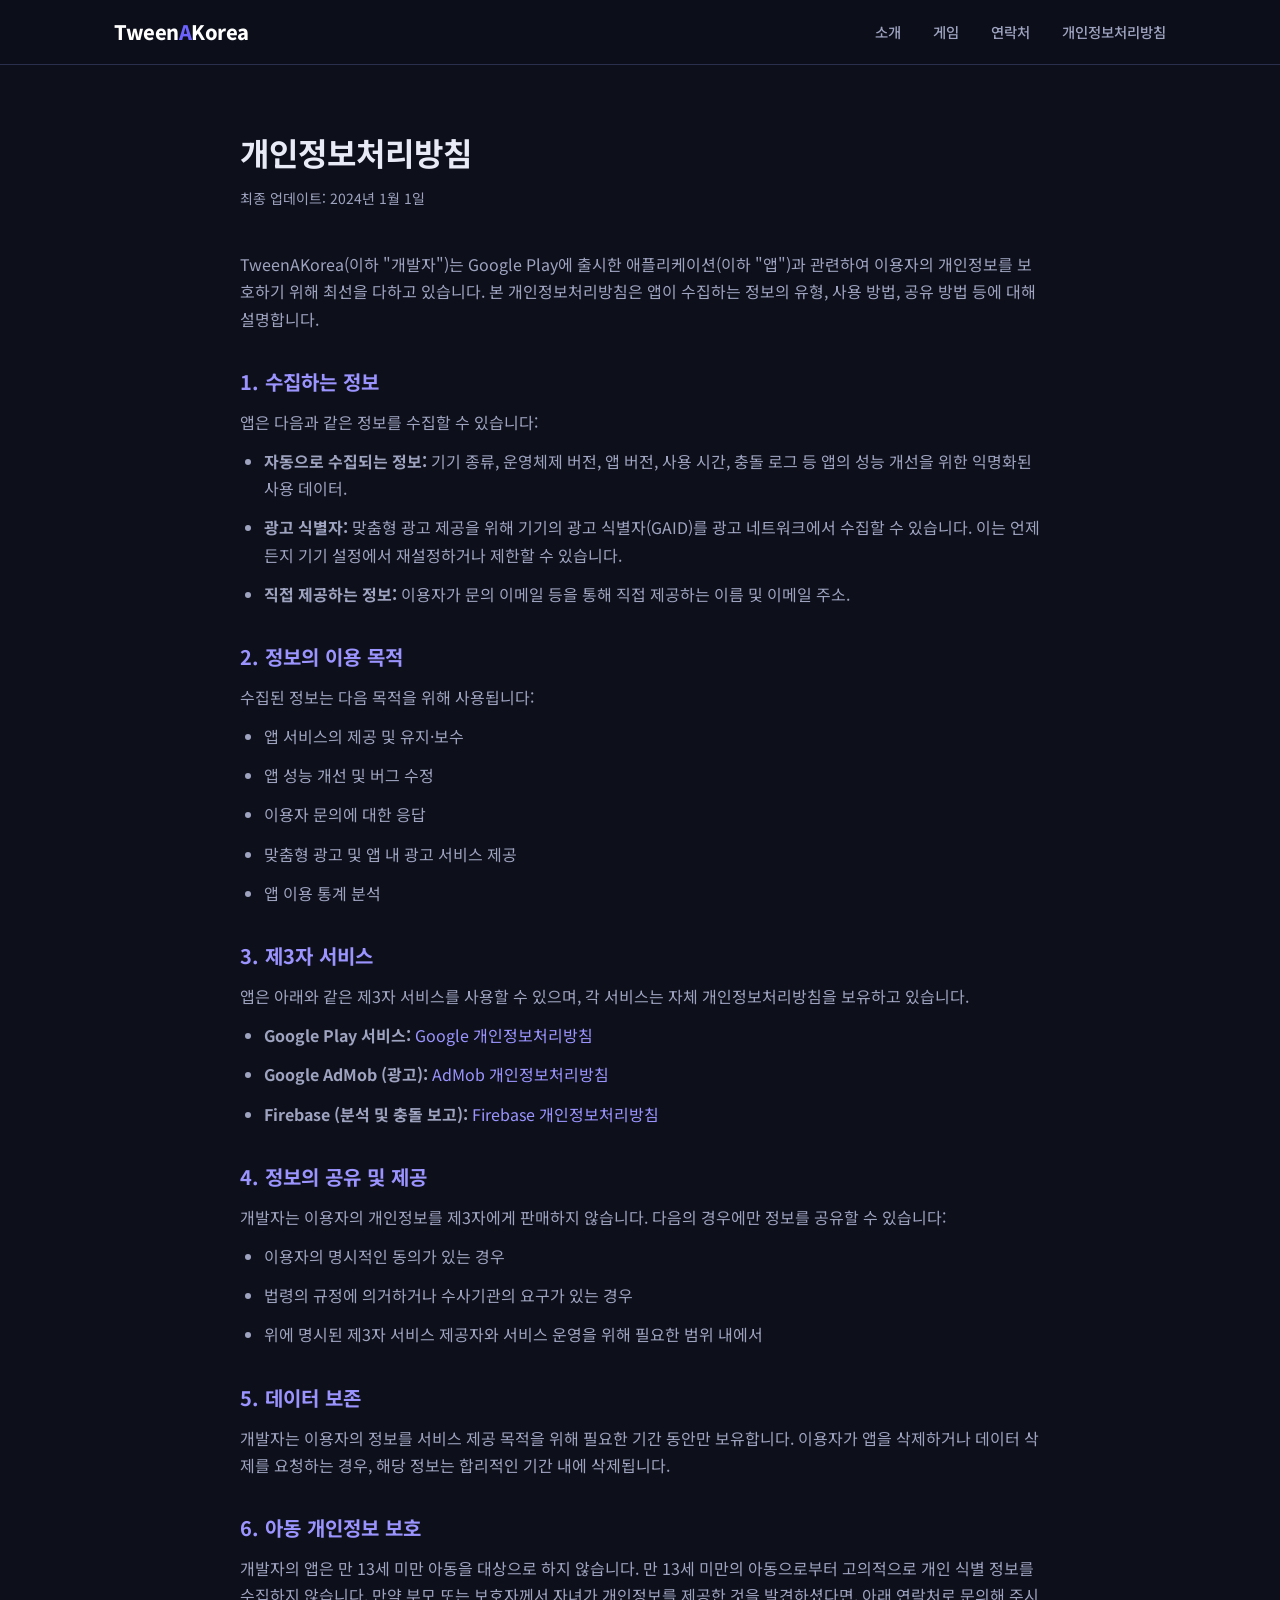
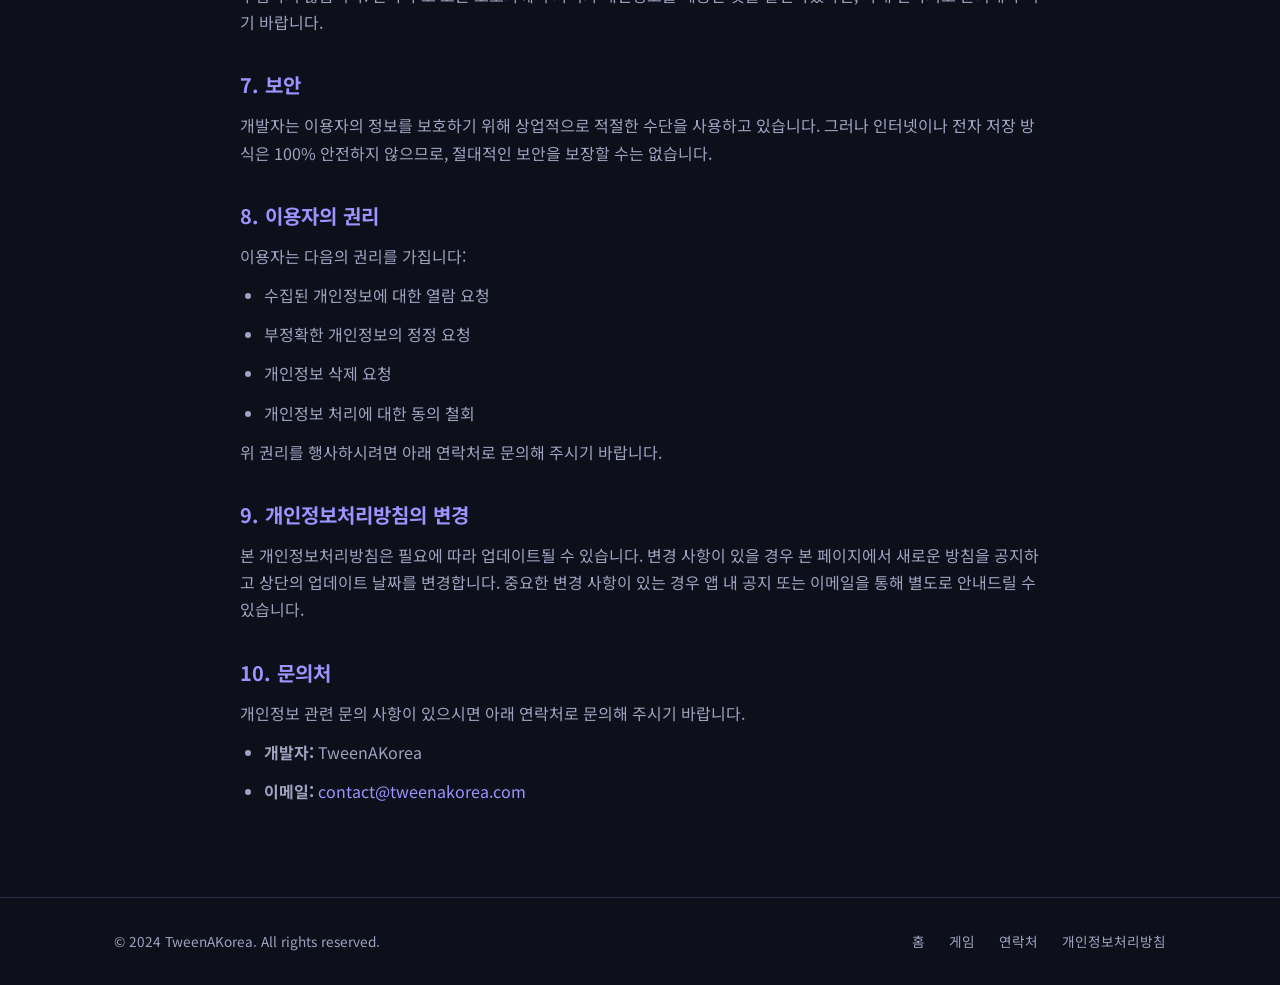
==== privacy-policy.html @ 375de0e4 "Add game developer homepage with privacy policy Agent-Logs-Url: https://github.com/TweenAKorea/home/" ====
<!DOCTYPE html>
<html lang="ko">
<head>
  <meta charset="UTF-8" />
  <meta name="viewport" content="width=device-width, initial-scale=1.0" />
  <title>개인정보처리방침 — TweenAKorea</title>
  <meta name="description" content="TweenAKorea 게임 앱의 개인정보처리방침입니다." />
  <link rel="preconnect" href="https://fonts.googleapis.com" />
  <link rel="preconnect" href="https://fonts.gstatic.com" crossorigin />
  <link href="https://fonts.googleapis.com/css2?family=Noto+Sans+KR:wght@400;500;600;700;800&display=swap" rel="stylesheet" />
  <link rel="stylesheet" href="style.css" />
  <link rel="icon" href="data:image/svg+xml,<svg xmlns='http://www.w3.org/2000/svg' viewBox='0 0 100 100'><text y='.9em' font-size='90'>🎮</text></svg>" />
</head>
<body>

  <!-- ── Navigation ─────────────────────────────────────── -->
  <header>
    <nav class="nav container">
      <a href="/" class="nav-logo">Tween<span>A</span>Korea</a>
      <ul class="nav-links">
        <li><a href="/#about">소개</a></li>
        <li><a href="/#games">게임</a></li>
        <li><a href="/#contact">연락처</a></li>
        <li><a href="privacy-policy.html">개인정보처리방침</a></li>
      </ul>
    </nav>
  </header>

  <!-- ── Privacy Policy Content ─────────────────────────── -->
  <main class="container">
    <div class="policy-page">
      <h1>개인정보처리방침</h1>
      <p class="updated">최종 업데이트: 2024년 1월 1일</p>

      <p>
        TweenAKorea(이하 "개발자")는 Google Play에 출시한 애플리케이션(이하 "앱")과 관련하여
        이용자의 개인정보를 보호하기 위해 최선을 다하고 있습니다.
        본 개인정보처리방침은 앱이 수집하는 정보의 유형, 사용 방법, 공유 방법 등에 대해 설명합니다.
      </p>

      <h2>1. 수집하는 정보</h2>
      <p>앱은 다음과 같은 정보를 수집할 수 있습니다:</p>
      <ul>
        <li>
          <strong>자동으로 수집되는 정보:</strong> 기기 종류, 운영체제 버전, 앱 버전,
          사용 시간, 충돌 로그 등 앱의 성능 개선을 위한 익명화된 사용 데이터.
        </li>
        <li>
          <strong>광고 식별자:</strong> 맞춤형 광고 제공을 위해 기기의 광고 식별자(GAID)를
          광고 네트워크에서 수집할 수 있습니다. 이는 언제든지 기기 설정에서 재설정하거나
          제한할 수 있습니다.
        </li>
        <li>
          <strong>직접 제공하는 정보:</strong> 이용자가 문의 이메일 등을 통해 직접 제공하는
          이름 및 이메일 주소.
        </li>
      </ul>

      <h2>2. 정보의 이용 목적</h2>
      <p>수집된 정보는 다음 목적을 위해 사용됩니다:</p>
      <ul>
        <li>앱 서비스의 제공 및 유지·보수</li>
        <li>앱 성능 개선 및 버그 수정</li>
        <li>이용자 문의에 대한 응답</li>
        <li>맞춤형 광고 및 앱 내 광고 서비스 제공</li>
        <li>앱 이용 통계 분석</li>
      </ul>

      <h2>3. 제3자 서비스</h2>
      <p>
        앱은 아래와 같은 제3자 서비스를 사용할 수 있으며, 각 서비스는 자체 개인정보처리방침을
        보유하고 있습니다.
      </p>
      <ul>
        <li>
          <strong>Google Play 서비스:</strong>
          <a href="https://policies.google.com/privacy" target="_blank" rel="noopener noreferrer">
            Google 개인정보처리방침
          </a>
        </li>
        <li>
          <strong>Google AdMob (광고):</strong>
          <a href="https://support.google.com/admob/answer/6128543" target="_blank" rel="noopener noreferrer">
            AdMob 개인정보처리방침
          </a>
        </li>
        <li>
          <strong>Firebase (분석 및 충돌 보고):</strong>
          <a href="https://firebase.google.com/support/privacy" target="_blank" rel="noopener noreferrer">
            Firebase 개인정보처리방침
          </a>
        </li>
      </ul>

      <h2>4. 정보의 공유 및 제공</h2>
      <p>
        개발자는 이용자의 개인정보를 제3자에게 판매하지 않습니다.
        다음의 경우에만 정보를 공유할 수 있습니다:
      </p>
      <ul>
        <li>이용자의 명시적인 동의가 있는 경우</li>
        <li>법령의 규정에 의거하거나 수사기관의 요구가 있는 경우</li>
        <li>위에 명시된 제3자 서비스 제공자와 서비스 운영을 위해 필요한 범위 내에서</li>
      </ul>

      <h2>5. 데이터 보존</h2>
      <p>
        개발자는 이용자의 정보를 서비스 제공 목적을 위해 필요한 기간 동안만 보유합니다.
        이용자가 앱을 삭제하거나 데이터 삭제를 요청하는 경우, 해당 정보는
        합리적인 기간 내에 삭제됩니다.
      </p>

      <h2>6. 아동 개인정보 보호</h2>
      <p>
        개발자의 앱은 만 13세 미만 아동을 대상으로 하지 않습니다.
        만 13세 미만의 아동으로부터 고의적으로 개인 식별 정보를 수집하지 않습니다.
        만약 부모 또는 보호자께서 자녀가 개인정보를 제공한 것을 발견하셨다면,
        아래 연락처로 문의해 주시기 바랍니다.
      </p>

      <h2>7. 보안</h2>
      <p>
        개발자는 이용자의 정보를 보호하기 위해 상업적으로 적절한 수단을 사용하고 있습니다.
        그러나 인터넷이나 전자 저장 방식은 100% 안전하지 않으므로,
        절대적인 보안을 보장할 수는 없습니다.
      </p>

      <h2>8. 이용자의 권리</h2>
      <p>이용자는 다음의 권리를 가집니다:</p>
      <ul>
        <li>수집된 개인정보에 대한 열람 요청</li>
        <li>부정확한 개인정보의 정정 요청</li>
        <li>개인정보 삭제 요청</li>
        <li>개인정보 처리에 대한 동의 철회</li>
      </ul>
      <p>
        위 권리를 행사하시려면 아래 연락처로 문의해 주시기 바랍니다.
      </p>

      <h2>9. 개인정보처리방침의 변경</h2>
      <p>
        본 개인정보처리방침은 필요에 따라 업데이트될 수 있습니다.
        변경 사항이 있을 경우 본 페이지에서 새로운 방침을 공지하고 상단의 업데이트 날짜를 변경합니다.
        중요한 변경 사항이 있는 경우 앱 내 공지 또는 이메일을 통해 별도로 안내드릴 수 있습니다.
      </p>

      <h2>10. 문의처</h2>
      <p>
        개인정보 관련 문의 사항이 있으시면 아래 연락처로 문의해 주시기 바랍니다.
      </p>
      <ul>
        <li><strong>개발자:</strong> TweenAKorea</li>
        <li>
          <strong>이메일:</strong>
          <a href="mailto:contact@tweenakorea.com">contact@tweenakorea.com</a>
        </li>
      </ul>
    </div>
  </main>

  <!-- ── Footer ─────────────────────────────────────────── -->
  <footer>
    <div class="container footer-inner">
      <span class="footer-copy">© 2024 TweenAKorea. All rights reserved.</span>
      <nav class="footer-nav" aria-label="Footer navigation">
        <a href="/">홈</a>
        <a href="/#games">게임</a>
        <a href="/#contact">연락처</a>
        <a href="privacy-policy.html">개인정보처리방침</a>
      </nav>
    </div>
  </footer>

</body>
</html>
---- style.css ----
/* ============================================================
   TweenAKorea — Game Developer Portfolio
   ============================================================ */

@import url('https://fonts.googleapis.com/css2?family=Noto+Sans+KR:wght@400;500;600;700;800&display=swap');

:root {
  --color-bg: #0d0f1a;
  --color-surface: #161929;
  --color-surface2: #1e2238;
  --color-primary: #6c63ff;
  --color-primary-light: #9b94ff;
  --color-accent: #ff6584;
  --color-text: #e8eaf6;
  --color-text-muted: #9ea3c0;
  --color-border: #2a2f4e;
  --font-heading: 'Noto Sans KR', 'Apple SD Gothic Neo', 'Malgun Gothic', sans-serif;
  --font-body: 'Noto Sans KR', 'Apple SD Gothic Neo', 'Malgun Gothic', sans-serif;
  --radius: 12px;
  --shadow: 0 4px 24px rgba(0, 0, 0, 0.4);
}

*, *::before, *::after {
  box-sizing: border-box;
  margin: 0;
  padding: 0;
}

html {
  scroll-behavior: smooth;
}

body {
  background-color: var(--color-bg);
  color: var(--color-text);
  font-family: var(--font-body);
  font-size: 16px;
  line-height: 1.7;
}

a {
  color: var(--color-primary-light);
  text-decoration: none;
}

a:hover {
  color: #fff;
  text-decoration: underline;
}

img {
  max-width: 100%;
  display: block;
}

/* ── Utility ─────────────────────────────────────────────── */

.container {
  max-width: 1100px;
  margin: 0 auto;
  padding: 0 24px;
}

.tag {
  display: inline-block;
  font-size: 0.75rem;
  font-weight: 600;
  letter-spacing: 0.08em;
  text-transform: uppercase;
  padding: 3px 10px;
  border-radius: 20px;
  border: 1px solid var(--color-primary);
  color: var(--color-primary-light);
  margin-bottom: 12px;
}

.btn {
  display: inline-block;
  padding: 12px 28px;
  border-radius: var(--radius);
  font-size: 0.95rem;
  font-weight: 600;
  cursor: pointer;
  transition: transform 0.15s ease, box-shadow 0.15s ease;
}

.btn:hover {
  transform: translateY(-2px);
  text-decoration: none;
  box-shadow: 0 8px 24px rgba(108, 99, 255, 0.35);
}

.btn-primary {
  background: var(--color-primary);
  color: #fff;
}

.btn-outline {
  border: 2px solid var(--color-primary);
  color: var(--color-primary-light);
  background: transparent;
}

.section-title {
  font-size: 2rem;
  font-weight: 700;
  margin-bottom: 8px;
}

.section-sub {
  color: var(--color-text-muted);
  margin-bottom: 48px;
}

/* ── Header / Nav ────────────────────────────────────────── */

header {
  position: sticky;
  top: 0;
  z-index: 100;
  background: rgba(13, 15, 26, 0.85);
  backdrop-filter: blur(12px);
  border-bottom: 1px solid var(--color-border);
}

.nav {
  display: flex;
  align-items: center;
  justify-content: space-between;
  height: 64px;
}

.nav-logo {
  font-size: 1.25rem;
  font-weight: 800;
  color: #fff;
  letter-spacing: -0.5px;
}

.nav-logo span {
  color: var(--color-primary);
}

.nav-links {
  list-style: none;
  display: flex;
  gap: 32px;
}

.nav-links a {
  color: var(--color-text-muted);
  font-size: 0.9rem;
  font-weight: 500;
  transition: color 0.15s;
}

.nav-links a:hover {
  color: #fff;
  text-decoration: none;
}

/* ── Hero ────────────────────────────────────────────────── */

.hero {
  padding: 100px 0 80px;
  text-align: center;
  position: relative;
  overflow: hidden;
}

.hero::before {
  content: '';
  position: absolute;
  top: -200px;
  left: 50%;
  transform: translateX(-50%);
  width: 700px;
  height: 700px;
  background: radial-gradient(ellipse at center, rgba(108, 99, 255, 0.18) 0%, transparent 70%);
  pointer-events: none;
}

.hero-emoji {
  font-size: 4rem;
  margin-bottom: 20px;
  animation: float 3s ease-in-out infinite;
}

@keyframes float {
  0%, 100% { transform: translateY(0); }
  50%       { transform: translateY(-10px); }
}

.hero h1 {
  font-size: clamp(2.4rem, 5vw, 3.6rem);
  font-weight: 800;
  line-height: 1.2;
  margin-bottom: 20px;
  letter-spacing: -1px;
}

.hero h1 .highlight {
  color: var(--color-primary-light);
}

.hero p {
  font-size: 1.15rem;
  color: var(--color-text-muted);
  max-width: 560px;
  margin: 0 auto 36px;
}

.hero-buttons {
  display: flex;
  gap: 16px;
  justify-content: center;
  flex-wrap: wrap;
}

/* ── About ───────────────────────────────────────────────── */

.about {
  padding: 80px 0;
  background: var(--color-surface);
  border-top: 1px solid var(--color-border);
  border-bottom: 1px solid var(--color-border);
}

.about-grid {
  display: grid;
  grid-template-columns: 1fr 1fr;
  gap: 48px;
  align-items: center;
}

.about-icon {
  font-size: 6rem;
  text-align: center;
}

.about-text h2 {
  font-size: 1.9rem;
  font-weight: 700;
  margin-bottom: 16px;
}

.about-text p {
  color: var(--color-text-muted);
  margin-bottom: 16px;
}

.skills {
  display: flex;
  flex-wrap: wrap;
  gap: 8px;
  margin-top: 20px;
}

.skill-chip {
  background: var(--color-surface2);
  border: 1px solid var(--color-border);
  border-radius: 20px;
  padding: 4px 14px;
  font-size: 0.82rem;
  color: var(--color-text-muted);
}

/* ── Games ───────────────────────────────────────────────── */

.games {
  padding: 80px 0;
}

.games-grid {
  display: grid;
  grid-template-columns: repeat(auto-fill, minmax(300px, 1fr));
  gap: 24px;
}

.game-card {
  background: var(--color-surface);
  border: 1px solid var(--color-border);
  border-radius: var(--radius);
  overflow: hidden;
  transition: transform 0.2s ease, box-shadow 0.2s ease;
}

.game-card:hover {
  transform: translateY(-6px);
  box-shadow: var(--shadow);
}

.game-thumb {
  width: 100%;
  height: 180px;
  display: flex;
  align-items: center;
  justify-content: center;
  font-size: 5rem;
  background: var(--color-surface2);
}

.game-info {
  padding: 20px;
}

.game-info h3 {
  font-size: 1.1rem;
  font-weight: 700;
  margin-bottom: 6px;
}

.game-info p {
  font-size: 0.875rem;
  color: var(--color-text-muted);
  margin-bottom: 14px;
}

.game-badges {
  display: flex;
  flex-wrap: wrap;
  gap: 6px;
  margin-bottom: 14px;
}

.badge {
  background: var(--color-surface2);
  border-radius: 6px;
  padding: 2px 10px;
  font-size: 0.75rem;
  color: var(--color-text-muted);
}

.game-link {
  display: inline-flex;
  align-items: center;
  gap: 6px;
  font-size: 0.85rem;
  font-weight: 600;
  color: var(--color-primary-light);
}

.game-link svg {
  width: 16px;
  height: 16px;
}

/* ── Contact ─────────────────────────────────────────────── */

.contact {
  padding: 80px 0;
  background: var(--color-surface);
  border-top: 1px solid var(--color-border);
}

.contact-box {
  max-width: 620px;
  margin: 0 auto;
  text-align: center;
}

.contact-box h2 {
  font-size: 1.9rem;
  font-weight: 700;
  margin-bottom: 12px;
}

.contact-box p {
  color: var(--color-text-muted);
  margin-bottom: 32px;
}

.contact-email {
  display: inline-block;
  font-size: 1.1rem;
  font-weight: 600;
  color: var(--color-primary-light);
  background: var(--color-surface2);
  border: 1px solid var(--color-border);
  border-radius: var(--radius);
  padding: 14px 28px;
  margin-bottom: 24px;
  letter-spacing: 0.01em;
}

.contact-email:hover {
  text-decoration: none;
  background: var(--color-primary);
  color: #fff;
}

.contact-links {
  display: flex;
  gap: 16px;
  justify-content: center;
  flex-wrap: wrap;
}

/* ── Footer ──────────────────────────────────────────────── */

footer {
  background: var(--color-bg);
  border-top: 1px solid var(--color-border);
  padding: 32px 0;
}

.footer-inner {
  display: flex;
  align-items: center;
  justify-content: space-between;
  flex-wrap: wrap;
  gap: 16px;
}

.footer-copy {
  font-size: 0.85rem;
  color: var(--color-text-muted);
}

.footer-nav {
  display: flex;
  gap: 24px;
}

.footer-nav a {
  font-size: 0.85rem;
  color: var(--color-text-muted);
}

.footer-nav a:hover {
  color: #fff;
  text-decoration: none;
}

/* ── Privacy Policy page ─────────────────────────────────── */

.policy-page {
  padding: 60px 0 80px;
  max-width: 800px;
  margin: 0 auto;
}

.policy-page h1 {
  font-size: 2rem;
  font-weight: 700;
  margin-bottom: 8px;
}

.policy-page .updated {
  color: var(--color-text-muted);
  font-size: 0.875rem;
  margin-bottom: 40px;
}

.policy-page h2 {
  font-size: 1.25rem;
  font-weight: 700;
  margin: 32px 0 10px;
  color: var(--color-primary-light);
}

.policy-page p,
.policy-page li {
  color: var(--color-text-muted);
  margin-bottom: 12px;
}

.policy-page ul {
  padding-left: 24px;
}

.policy-page a {
  color: var(--color-primary-light);
}

/* ── Responsive ──────────────────────────────────────────── */

@media (max-width: 768px) {
  .about-grid {
    grid-template-columns: 1fr;
  }

  .about-icon {
    font-size: 4rem;
  }

  .nav-links {
    display: none;
  }

  .hero {
    padding: 60px 0 50px;
  }

  .footer-inner {
    flex-direction: column;
    text-align: center;
  }
}
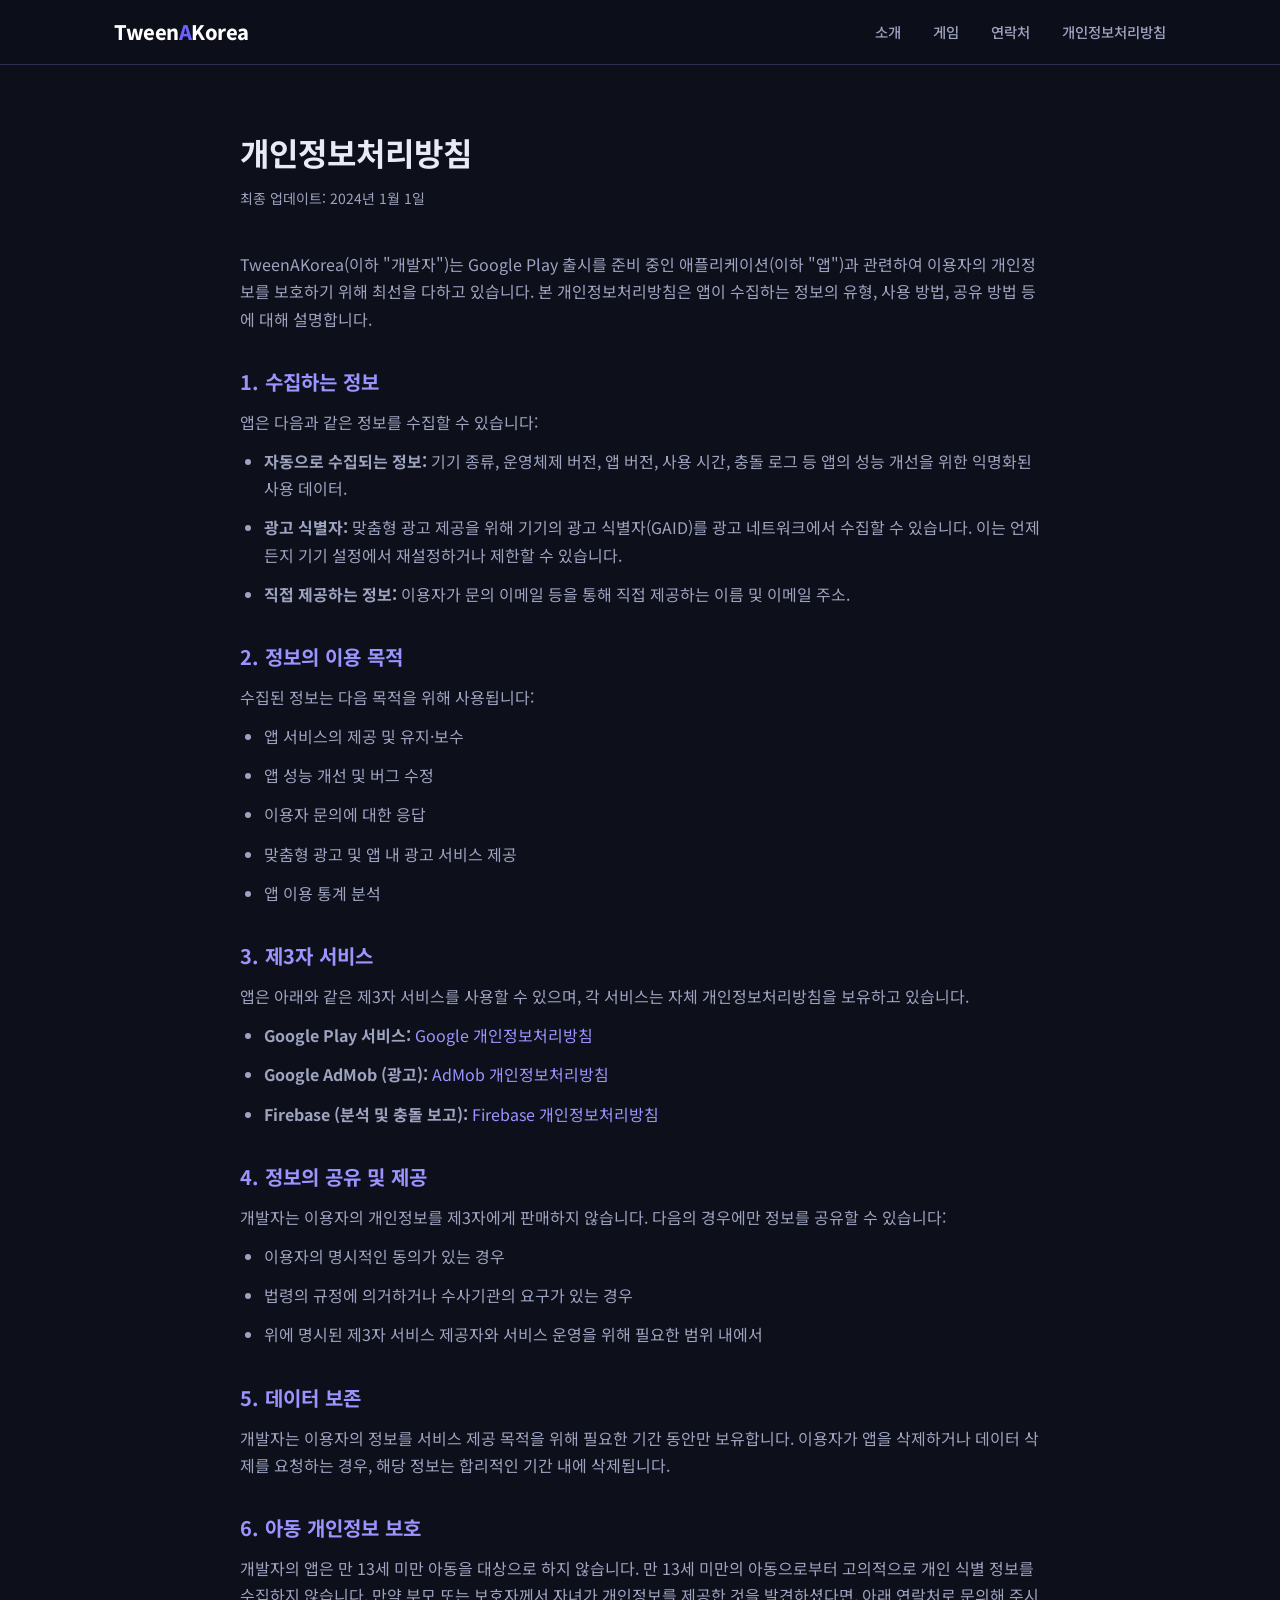
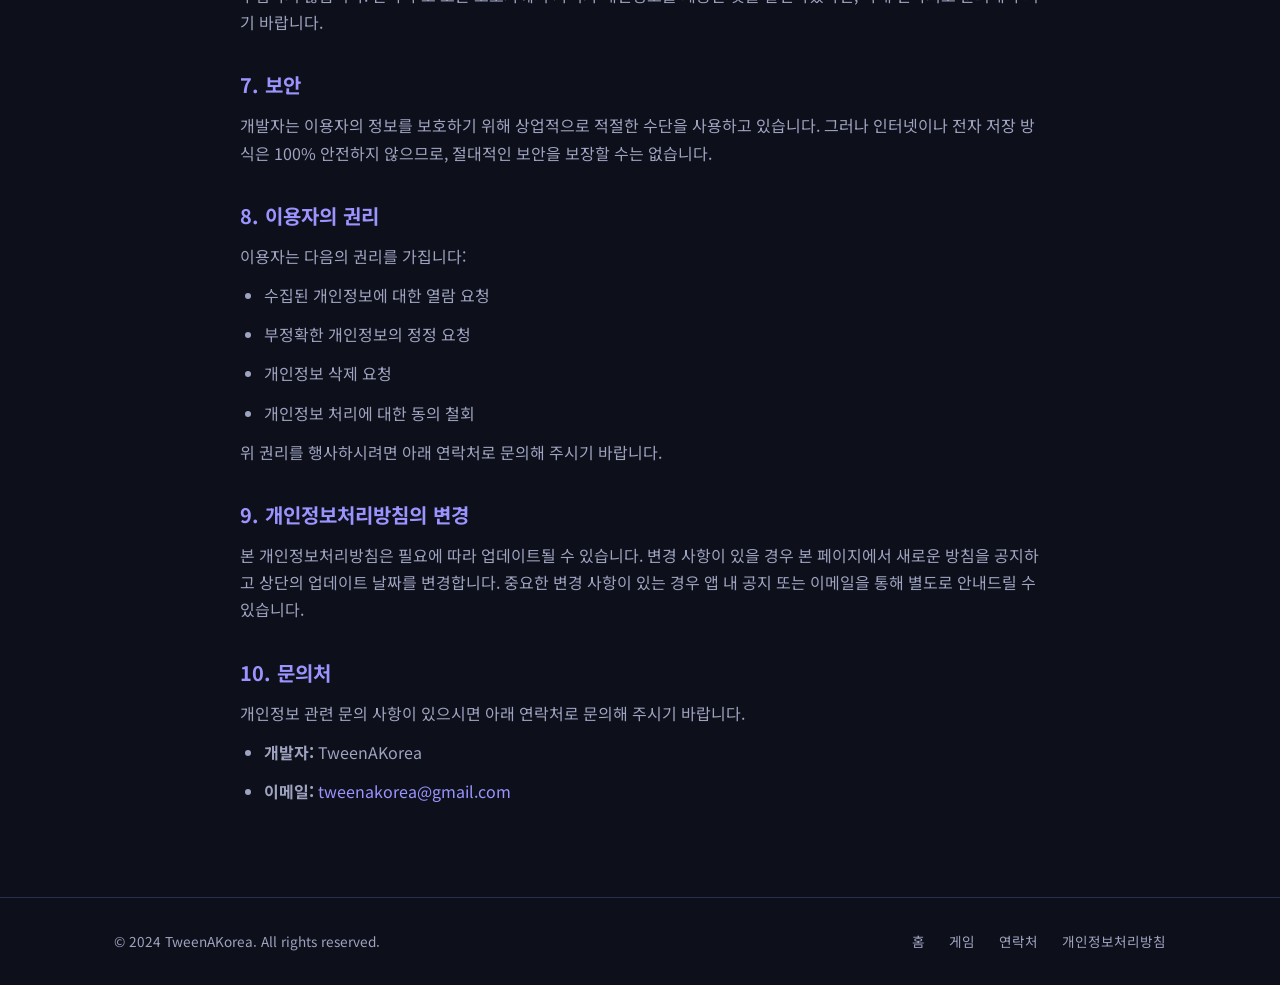
==== commit 63cd45c6: "Update contact email and upcoming game status Agent-Logs-Url: https://github.com/TweenAKorea/home/se" ====
--- a/privacy-policy.html
+++ b/privacy-policy.html
@@ -33,7 +33,7 @@
       <p class="updated">최종 업데이트: 2024년 1월 1일</p>
 
       <p>
-        TweenAKorea(이하 "개발자")는 Google Play에 출시한 애플리케이션(이하 "앱")과 관련하여
+        TweenAKorea(이하 "개발자")는 Google Play 출시를 준비 중인 애플리케이션(이하 "앱")과 관련하여
         이용자의 개인정보를 보호하기 위해 최선을 다하고 있습니다.
         본 개인정보처리방침은 앱이 수집하는 정보의 유형, 사용 방법, 공유 방법 등에 대해 설명합니다.
       </p>
@@ -152,7 +152,7 @@
         <li><strong>개발자:</strong> TweenAKorea</li>
         <li>
           <strong>이메일:</strong>
-          <a href="mailto:contact@tweenakorea.com">contact@tweenakorea.com</a>
+          <a href="mailto:tweenakorea@gmail.com">tweenakorea@gmail.com</a>
         </li>
       </ul>
     </div>
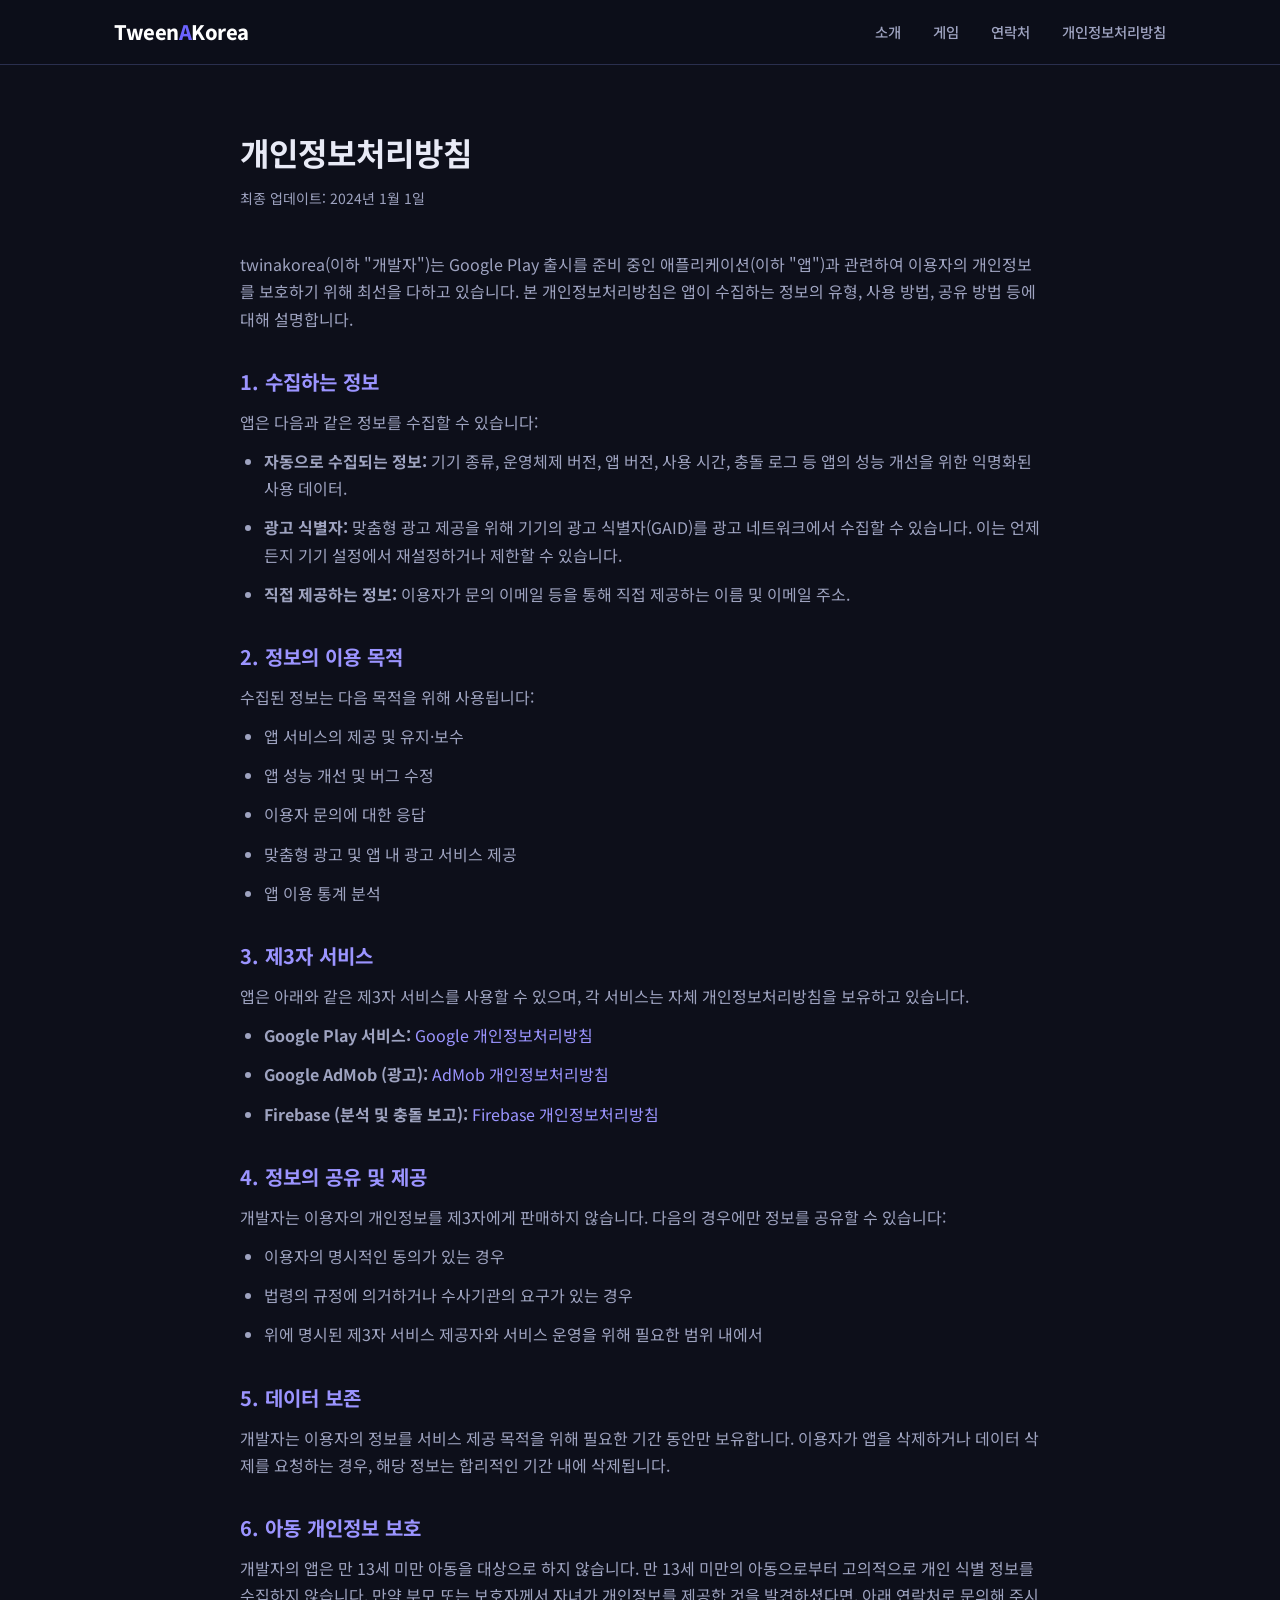
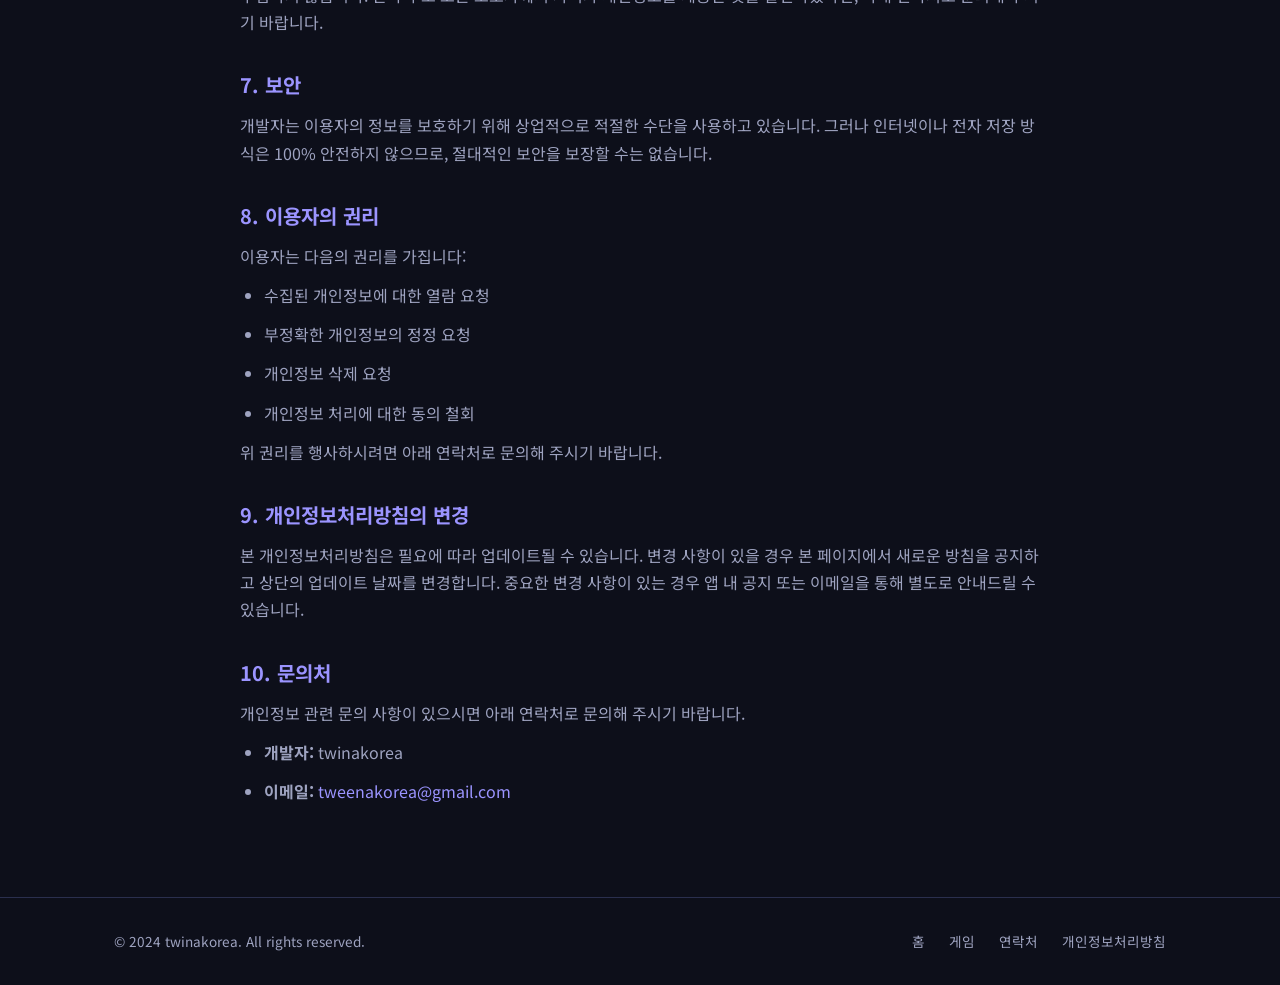
==== commit 7d62b213: "Replace TweenAKorea with twinakorea in all files Agent-Logs-Url: https://github.com/TweenAKorea/home" ====
--- a/privacy-policy.html
+++ b/privacy-policy.html
@@ -3,8 +3,8 @@
 <head>
   <meta charset="UTF-8" />
   <meta name="viewport" content="width=device-width, initial-scale=1.0" />
-  <title>개인정보처리방침 — TweenAKorea</title>
-  <meta name="description" content="TweenAKorea 게임 앱의 개인정보처리방침입니다." />
+  <title>개인정보처리방침 — twinakorea</title>
+  <meta name="description" content="twinakorea 게임 앱의 개인정보처리방침입니다." />
   <link rel="preconnect" href="https://fonts.googleapis.com" />
   <link rel="preconnect" href="https://fonts.gstatic.com" crossorigin />
   <link href="https://fonts.googleapis.com/css2?family=Noto+Sans+KR:wght@400;500;600;700;800&display=swap" rel="stylesheet" />
@@ -16,11 +16,11 @@
   <!-- ── Navigation ─────────────────────────────────────── -->
   <header>
     <nav class="nav container">
-      <a href="/" class="nav-logo">Tween<span>A</span>Korea</a>
+      <a href="index.html" class="nav-logo">Tween<span>A</span>Korea</a>
       <ul class="nav-links">
-        <li><a href="/#about">소개</a></li>
-        <li><a href="/#games">게임</a></li>
-        <li><a href="/#contact">연락처</a></li>
+        <li><a href="index.html#about">소개</a></li>
+        <li><a href="index.html#games">게임</a></li>
+        <li><a href="index.html#contact">연락처</a></li>
         <li><a href="privacy-policy.html">개인정보처리방침</a></li>
       </ul>
     </nav>
@@ -33,7 +33,7 @@
       <p class="updated">최종 업데이트: 2024년 1월 1일</p>
 
       <p>
-        TweenAKorea(이하 "개발자")는 Google Play 출시를 준비 중인 애플리케이션(이하 "앱")과 관련하여
+        twinakorea(이하 "개발자")는 Google Play 출시를 준비 중인 애플리케이션(이하 "앱")과 관련하여
         이용자의 개인정보를 보호하기 위해 최선을 다하고 있습니다.
         본 개인정보처리방침은 앱이 수집하는 정보의 유형, 사용 방법, 공유 방법 등에 대해 설명합니다.
       </p>
@@ -149,7 +149,7 @@
         개인정보 관련 문의 사항이 있으시면 아래 연락처로 문의해 주시기 바랍니다.
       </p>
       <ul>
-        <li><strong>개발자:</strong> TweenAKorea</li>
+        <li><strong>개발자:</strong> twinakorea</li>
         <li>
           <strong>이메일:</strong>
           <a href="mailto:tweenakorea@gmail.com">tweenakorea@gmail.com</a>
@@ -161,11 +161,11 @@
   <!-- ── Footer ─────────────────────────────────────────── -->
   <footer>
     <div class="container footer-inner">
-      <span class="footer-copy">© 2024 TweenAKorea. All rights reserved.</span>
+      <span class="footer-copy">© 2024 twinakorea. All rights reserved.</span>
       <nav class="footer-nav" aria-label="Footer navigation">
-        <a href="/">홈</a>
-        <a href="/#games">게임</a>
-        <a href="/#contact">연락처</a>
+        <a href="index.html">홈</a>
+        <a href="index.html#games">게임</a>
+        <a href="index.html#contact">연락처</a>
         <a href="privacy-policy.html">개인정보처리방침</a>
       </nav>
     </div>
--- a/style.css
+++ b/style.css
@@ -1,5 +1,5 @@
 /* ============================================================
-   TweenAKorea — Game Developer Portfolio
+   twinakorea — Game Developer Portfolio
    ============================================================ */
 
 @import url('https://fonts.googleapis.com/css2?family=Noto+Sans+KR:wght@400;500;600;700;800&display=swap');
@@ -335,6 +335,7 @@
   display: inline-flex;
   align-items: center;
   gap: 6px;
+  margin: 0;
   font-size: 0.85rem;
   font-weight: 600;
   color: var(--color-primary-light);
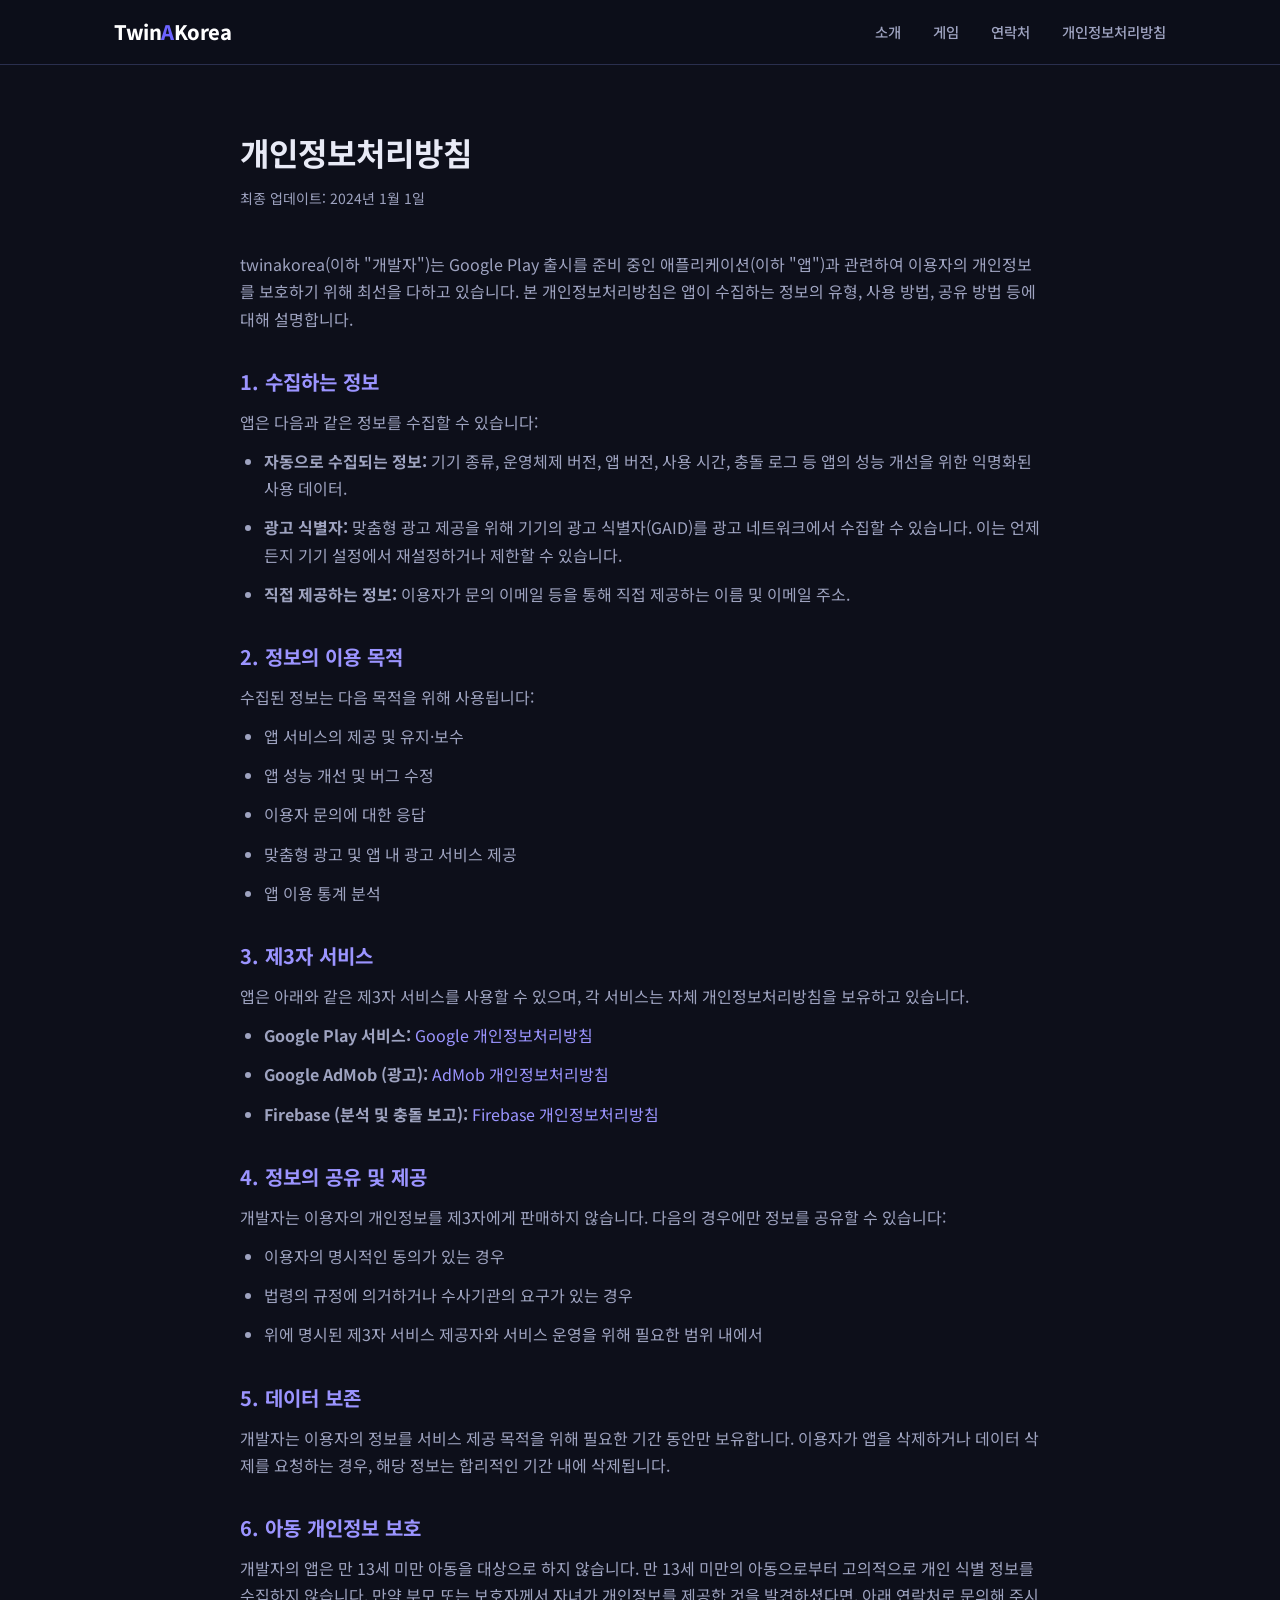
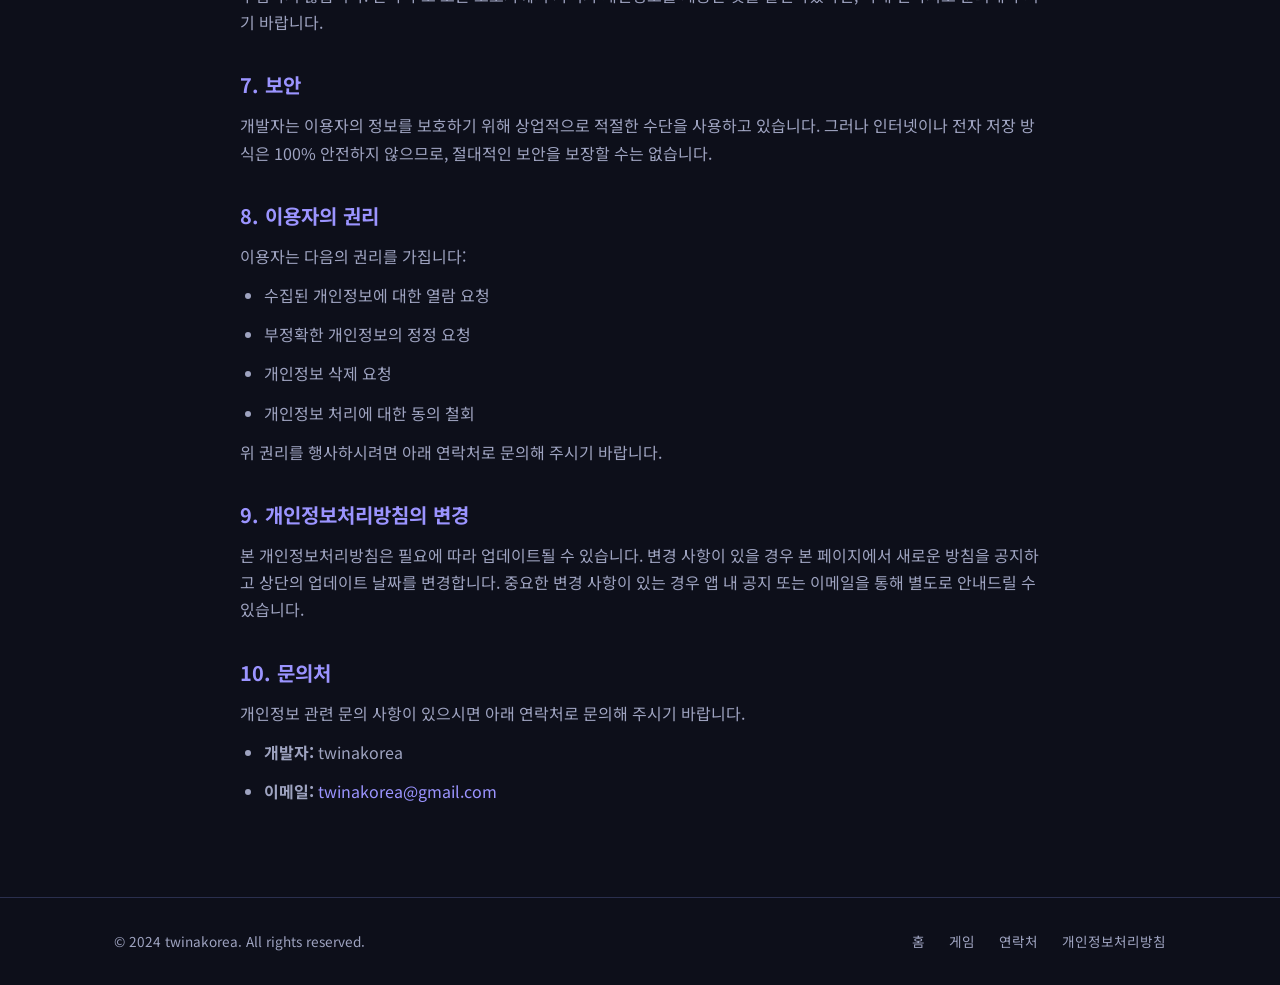
==== commit c9c7f831: "fix: update homepage brand and contact email Agent-Logs-Url: https://github.com/TwinAKorea/home/sess" ====
--- a/privacy-policy.html
+++ b/privacy-policy.html
@@ -16,7 +16,7 @@
   <!-- ── Navigation ─────────────────────────────────────── -->
   <header>
     <nav class="nav container">
-      <a href="index.html" class="nav-logo">Tween<span>A</span>Korea</a>
+      <a href="index.html" class="nav-logo">Twin<span>A</span>Korea</a>
       <ul class="nav-links">
         <li><a href="index.html#about">소개</a></li>
         <li><a href="index.html#games">게임</a></li>
@@ -152,7 +152,7 @@
         <li><strong>개발자:</strong> twinakorea</li>
         <li>
           <strong>이메일:</strong>
-          <a href="mailto:tweenakorea@gmail.com">tweenakorea@gmail.com</a>
+          <a href="mailto:twinakorea@gmail.com">twinakorea@gmail.com</a>
         </li>
       </ul>
     </div>
